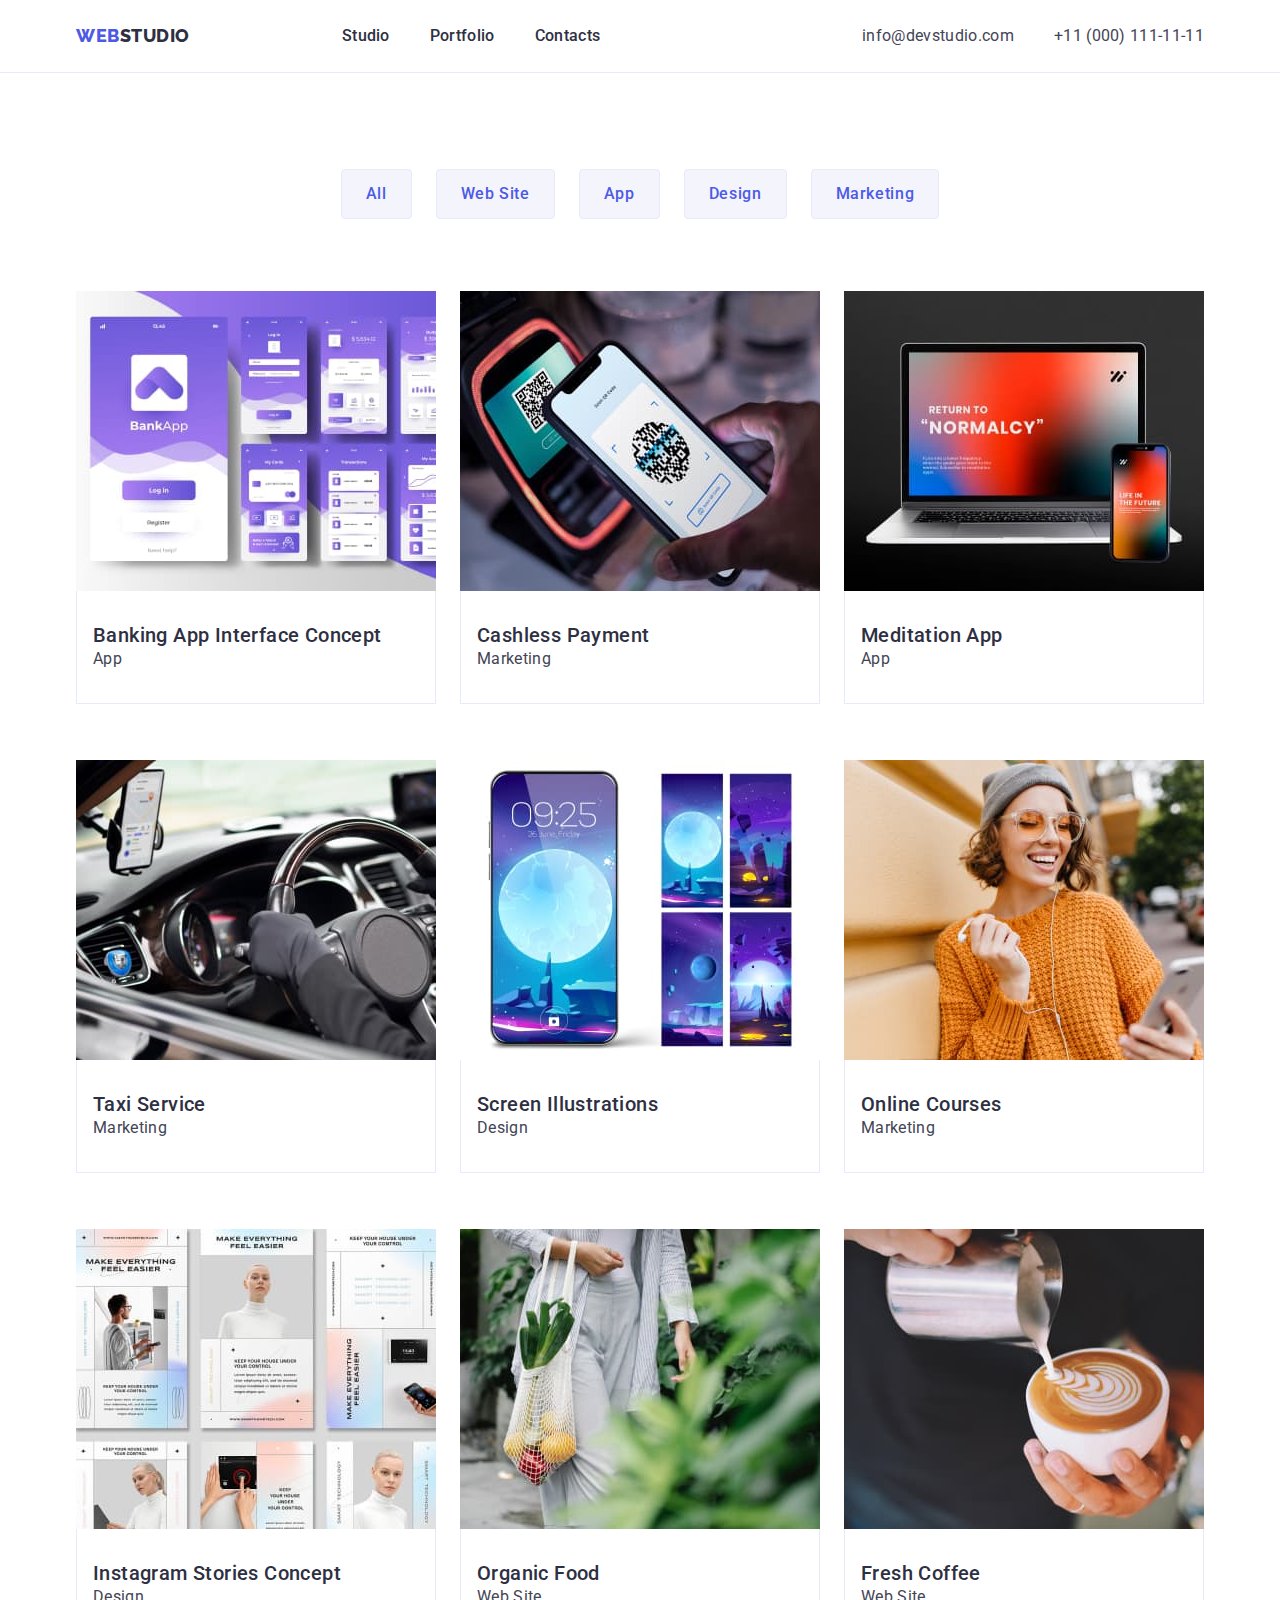
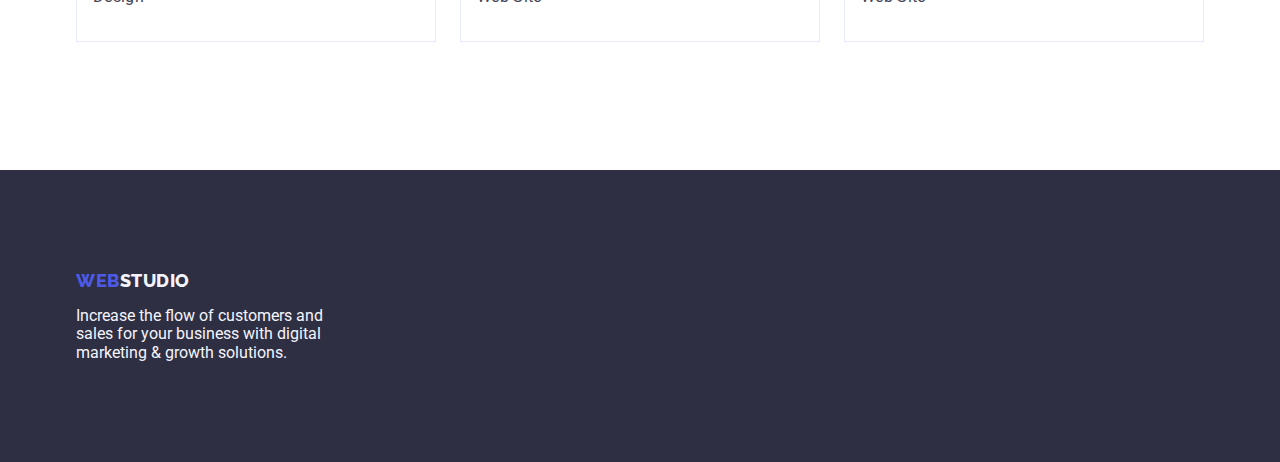
==== portfolio.html @ d29fcdd1 "Initial commit" ====
<!DOCTYPE html>
<html lang="en">
  <head>
    <meta charset="UTF-8" />
    <meta http-equiv="X-UA-Compatible" content="IE=edge" />
    <meta name="viewport" content="width=device-width, initial-scale=1.0" />
    <title>Portfolio</title>
    <link rel="preconnect" href="https://fonts.googleapis.com" />
    <link rel="preconnect" href="https://fonts.gstatic.com" crossorigin />
    <link
      href="https://fonts.googleapis.com/css2?family=Raleway:wght@800&family=Roboto:wght@400;500;700&display=swap"
      rel="stylesheet"
    />
    <link
      rel="stylesheet"
      href="https://cdnjs.cloudflare.com/ajax/libs/modern-normalize/1.1.0/modern-normalize.min.css"
    />
    <link rel="stylesheet" href="css/styles.css" />
  </head>
  <body>
    <!-- header section -->
    <header class="page-header">
      <div class="container page-header-container">
        <nav class="page-navigation">
          <a class="logo link" href="./index.html"
            >Web<span class="logo_t">Studio</span></a
          >
          <ul class="menu list">
            <li>
              <a class="list_part link" href="./index.html">Studio</a>
            </li>
            <li>
              <a class="list_part link" href="./portfolio.html">Portfolio</a>
            </li>
            <li>
              <a class="list_part link" href="">Contacts</a>
            </li>
          </ul>
        </nav>
        <address class="address">
          <ul class="menu list">
            <li class="list">
              <a class="menu-link link" href="mailto:info@devstudio.com"
                >info@devstudio.com</a
              >
            </li>
            <li class="list">
              <a class="menu-link link" href="tel:+110001111111"
                >+11 (000) 111-11-11</a
              >
            </li>
          </ul>
        </address>
      </div>
    </header>
    <main>
      <!-- Filter section -->
      <section class="list filter-section">
        <div class="container">
          <h1 hidden>Portfolio</h1>
          <ul class="list filter-item">
            <li><button class="modal-open-btn" type="button">All</button></li>
            <li>
              <button class="modal-open-btn" type="button">Web Site</button>
            </li>
            <li><button class="modal-open-btn" type="button">App</button></li>
            <li>
              <button class="modal-open-btn" type="button">Design</button>
            </li>
            <li>
              <button class="modal-open-btn" type="button">Marketing</button>
            </li>
          </ul>
          <!-- NEXT -->
          <ul class="list picture-list">
            <li class="picture-item">
              <a class="link" href="">
                <img width="360" src="./images/images_1.jpg" alt="Bank App" />
                <div class="picture-link">
                  <h2 class="studio-item">Banking App Interface Concept</h2>
                  <p class="studio-list">App</p>
                </div>
              </a>
            </li>
            <li class="picture-item">
              <a class="link" href=""
                ><img width="360" src="./images/images_2.jpg" alt="Payment" />

                <div class="picture-link">
                  <h2 class="studio-item">Cashless Payment</h2>
                  <p class="studio-list">Marketing</p>
                </div>
              </a>
            </li>
            <li class="picture-item">
              <a class="link" href=""
                ><img
                  width="360"
                  src="./images/images_3.jpg"
                  alt="Meditation App"
                />

                <div class="picture-link">
                  <h2 class="studio-item">Meditation App</h2>
                  <p class="studio-list">App</p>
                </div>
              </a>
            </li>

            <li class="picture-item">
              <a class="link" href=""
                ><img width="360" src="./images/img_1.jpg" alt="Taxi" />

                <div class="picture-link">
                  <h2 class="studio-item">Taxi Service</h2>
                  <p class="studio-list">Marketing</p>
                </div>
              </a>
            </li>
            <li class="picture-item">
              <a class="link" href=""
                ><img width="360" src="./images/img_2.jpg" alt="Screen" />

                <div class="picture-link">
                  <h2 class="studio-item">Screen Illustrations</h2>
                  <p class="studio-list">Design</p>
                </div>
              </a>
            </li>
            <li class="picture-item">
              <a class="link" href=""
                ><img width="360" src="./images/img_3.jpg" alt="Courses" />

                <div class="picture-link">
                  <h2 class="studio-item">Online Courses</h2>
                  <p class="studio-list">Marketing</p>
                </div>
              </a>
            </li>

            <li class="picture-item">
              <a class="link" href=""
                ><img
                  width="360"
                  src="./images/imag_1.jpg"
                  alt="Inst stories"
                />

                <div class="picture-link">
                  <h2 class="studio-item">Instagram Stories Concept</h2>
                  <p class="studio-list">Design</p>
                </div>
              </a>
            </li>
            <li class="picture-item">
              <a class="link" href=""
                ><img width="360" src="./images/imag_2.jpg" alt="Food" />

                <div class="picture-link">
                  <h2 class="studio-item">Organic Food</h2>
                  <p class="studio-list">Web Site</p>
                </div>
              </a>
            </li>
            <li class="picture-item">
              <a class="link" href=""
                ><img width="360" src="./images/imag_3.jpg" alt="Coffee" />
                <div class="picture-link">
                  <h2 class="studio-item">Fresh Coffee</h2>
                  <p class="studio-list">Web Site</p>
                </div>
              </a>
            </li>
          </ul>
        </div>
      </section>
    </main>
    <!-- footer -->
    <footer class="footer">
      <div class="container">
        <a class="logo footer-logo link" href="./index.html"
          >Web<span class="logo_t logo_b">Studio</span></a
        >
        <p class="footer-item">
          Increase the flow of customers and sales for your business with
          digital marketing & growth solutions.
        </p>
      </div>
    </footer>
  </body>
</html>
---- css/styles.css ----
:root {
  --secondaty-font-family: "Raleway", sans-serif;
  --main-font-family: "Roboto", sans-serif;
  --color-btn: #4d5ae5;
  --background-btn: #f4f4fd;
  --paragraph-color: #434455;
  --border-color: #e7e9fc;
}

/* Header */
.page-header {
  border-bottom: 1px solid #e7e9fc;
  padding: 24px 0;
}
.page-header-container {
  display: flex;
  
}
.page-navigation {
  display: flex;
  align-items: center;
  column-gap: 76px;
}
.menu {
  display: flex;
  gap: 40px;
}
.list_part:hover,
.list_part:focus {
  color: #404bbf;
}
.address {
  font-style: normal;
  margin-left: auto;
}
.menu-link {
  font-family: var(--main-font-family);
  font-weight: 400;
  font-size: 16px;
  line-height: 1.5;
  letter-spacing: 0.02em;
  color: #434455;
}

.menu-link:hover,
.menu-link:focus {
  color: #404bbf;
}
/* Main */
.list_part {
  text-decoration: none;
  font-family: var(--main-font-family);
  letter-spacing: 0.02em;
  font-weight: 500;
  font-size: 16px;
  line-height: 1.5;
  letter-spacing: 0.02em;
  color: #2e2f42;
  padding: 24px 0;
}

.index-open-btn {
  padding: 16px, 32px;
  background-color: #4d5ae5;
  font-family: var(--main-font-family);
  font-weight: 500;
  font-size: 16px;
  line-height: 1.5;
  letter-spacing: 0.04em;
  color: #ffffff;
  min-width: 105px;
  display: block;
  min-width: 169px;
  height: 56px;
  border: none;
  border-radius: 4px;
  margin: 0 auto;
}

.index-open-btn:hover,
.index-open-btn:focus {
  background-color: #404bbf;
  cursor: pointer;
}

.title {
  background-color: #2e2f42;
  padding: 188px 0;
}
.title-head {
  font-size: 56px;
  line-height: 1.07;
  letter-spacing: 0.02em;
  color: #ffffff;
  margin: 0 auto;
  width: 496px;
  margin-bottom: 64px;
}

.main_studio {
  padding: 120px 0;
  display: flex;
}
.studio_ul {
  display: flex;
  align-items: center;
  gap: 24px;
}
.studio_li {
  width: calc((100% - 72px) / 4);
}

.studio-container {
  display: flex;
  align-items: center;
  margin-left: auto;
  margin-right: auto;
}

.main_doing {
  display: flex;
  align-items: center;
  padding-bottom: 120px;
}

.doing {
  font-size: 36px;
  line-height: 1.11;
  text-align: center;
  letter-spacing: 0.02em;
  text-transform: capitalize;
  color: #2e2f42;
  margin-bottom: 72px;
}
.doing_list {
  display: flex;
  gap: 24px;
}
.doing_item {
  width: calc((100% - 48px) / 3);
}

.team_section {
  background-color: #f4f4fd;
  display: flex;
  padding: 120px 0;
}
.contact_section {
  align-items: center;
}
.contact_list {
  display: flex;
  gap: 24px;
}
.team_item {
  font-size: 36px;
  text-align: center;
  letter-spacing: 0.02em;
  text-transform: capitalize;
  line-height: 1.11;
  color: #2e2f42;
  margin-bottom: 72px;
}
.studio-text-wrap {
  padding: 32px 16px;
}
.team_text {
  width: calc((100% - 72px) / 4);
  border-radius: 0px 0px 4px 4px;
}
.team_list {
  background-color: #ffffff;
}
/* General */
.logo {
  color: #4d5ae5;
  font-family: var(--secondaty-font-family);
  font-weight: 800;
  font-size: 18px;
  line-height: 1.17;
  letter-spacing: 0.03em;
  text-decoration: none;
  text-transform: uppercase;
  margin-right: 76px;
}
.logo_t {
  font-family: var(--secondaty-font-family);
  font-weight: 800;
  font-size: 18px;
  line-height: 1.17;
  letter-spacing: 0.03em;
  color: #2e2f42;
}
.logo_b {
  color: #f4f4fd;
}
.margin {
  margin-bottom: 120px;
}
.container {
  width: 1158px;
  margin: 0 auto;
  padding: 0 15px;
}
.gap {
  gap: 24px;
}
button {
  cursor: pointer;
}
h1,
h2,
h3,
h4,
p {
  margin-top: 0;
  margin-bottom: 0;
}
ul,
ol {
  margin-top: 0;
  margin-bottom: 0;
  padding-left: 0;
}
img {
  display: block;
}
.link {
  text-decoration: none;
}
.list {
  list-style: none;
}
body {
  font-family: var(--main-font-family);
  color: #434455;
  background-color: #ffffff;
}
/* Fooder */
.footer {
  background-color: #2e2f42;
  padding: 100px 0;
}
.footer-item {
  color: #f4f4fd;
  max-width: 264px;
  font-family: var(--main-font-family);
  font-weight: 400;
}
.footer-logo {
  display: inline-block;
  margin-bottom: 16px;
}
/* Main Portfolio */
.filter-section {
  padding: 96px 0 120px;
}
.filter-item {
  display: flex;
  justify-content: center;
  gap: 24px;
  margin-bottom: 72px;
}
.modal-open-btn:focus,
.modal-open-btn:hover {
  background: #404bbf;
  border: 1px solid transparent;
  cursor: pointer;
  color: #ffffff;
}
.modal-open-btn {
  cursor: pointer;
  color: var(--color-btn);
  background-color: var(--background-btn);
  font-family: var(--main-font-family);
  font-weight: 500;
  font-size: 16px;
  line-height: 1.5;
  letter-spacing: 0.04em;
  padding: 12px 24px;
  border: 1px solid var(--border-color);
  border-radius: 4px;
}
.picture-list {
  display: flex;
  flex-wrap: wrap;
  column-gap: 24px;
  row-gap: 48px;
}
.picture-item {
  width: calc((100% - 48px) / 3);
}
.picture-link {
  padding: 32px 16px;
  border: 1px solid #e7e9fc;
  border-top: none;
  margin-bottom: 8px;
}
.studio-item {
  font-weight: 500;
  font-size: 20px;
  line-height: 1.2;
  letter-spacing: 0.02em;
  color: #2e2f42;
 
}
.studio-list {
  font-size: 16px;
  line-height: 1.5;
  letter-spacing: 0.02em;
  color: var(--paragraph-color);
}
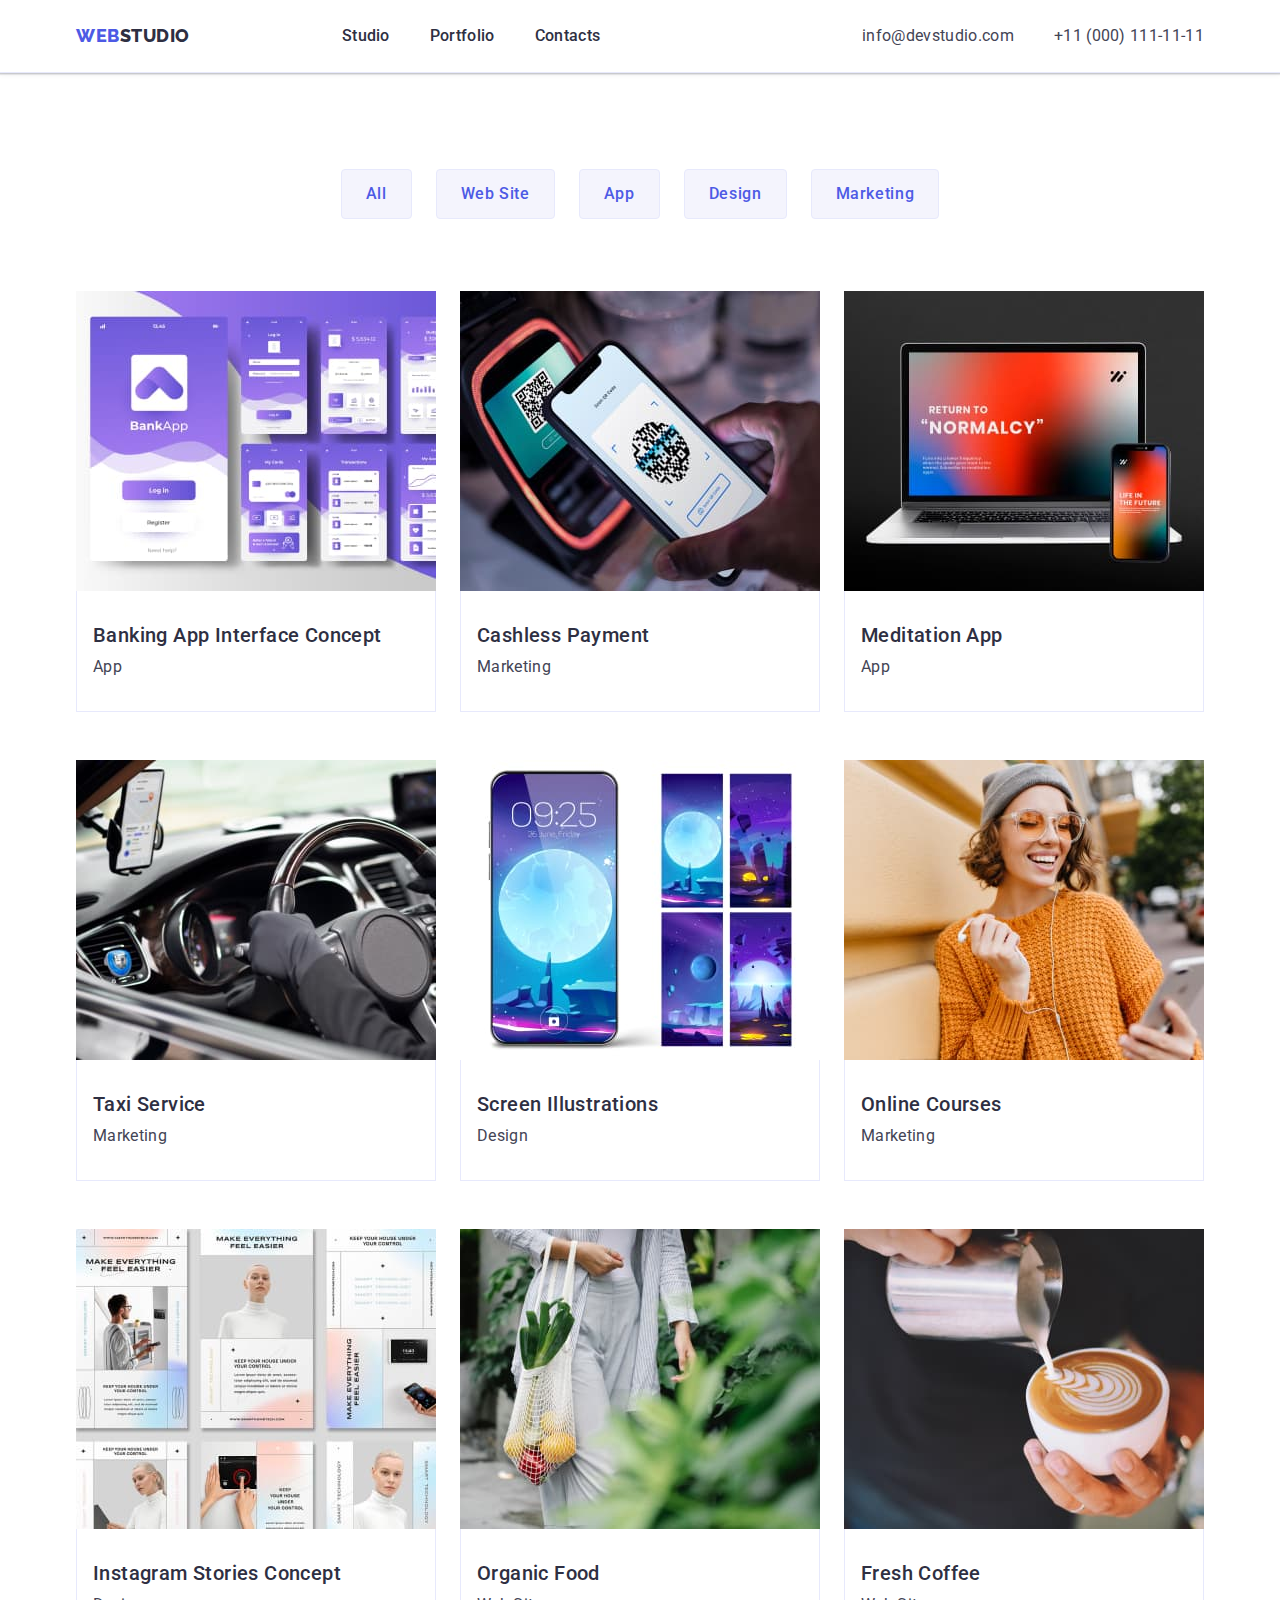
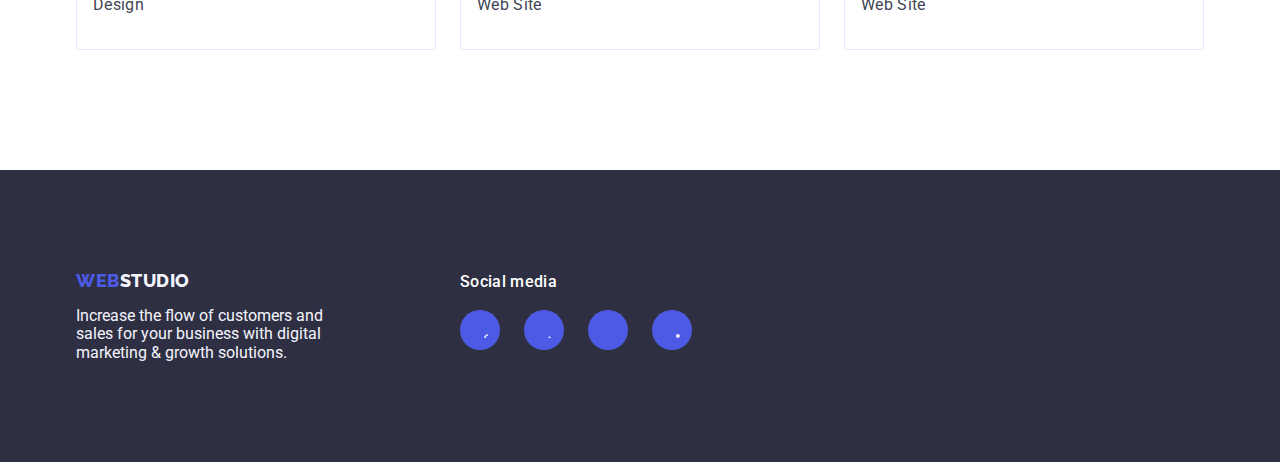
==== commit b034dae0: "update 2" ====
--- a/portfolio.html
+++ b/portfolio.html
@@ -18,7 +18,7 @@
     <link rel="stylesheet" href="css/styles.css" />
   </head>
   <body>
-    <!-- header section -->
+    <!-- ========================= HEADER SECTION ========================= -->
     <header class="page-header">
       <div class="container page-header-container">
         <nav class="page-navigation">
@@ -53,8 +53,9 @@
         </address>
       </div>
     </header>
+      <!-- ========================= MAIN =========================  -->
     <main>
-      <!-- Filter section -->
+      <!-- ========================= FILTER SECTION ========================= -->
       <section class="list filter-section">
         <div class="container">
           <h1 hidden>Portfolio</h1>
@@ -71,10 +72,10 @@
               <button class="modal-open-btn" type="button">Marketing</button>
             </li>
           </ul>
-          <!-- NEXT -->
+          <!--  ========================= PICTURES SECTION ========================= -->
           <ul class="list picture-list">
             <li class="picture-item">
-              <a class="link" href="">
+              <a class="picture-a link" href="">
                 <img width="360" src="./images/images_1.jpg" alt="Bank App" />
                 <div class="picture-link">
                   <h2 class="studio-item">Banking App Interface Concept</h2>
@@ -83,7 +84,7 @@
               </a>
             </li>
             <li class="picture-item">
-              <a class="link" href=""
+              <a class="picture-a link" href=""
                 ><img width="360" src="./images/images_2.jpg" alt="Payment" />
 
                 <div class="picture-link">
@@ -93,7 +94,7 @@
               </a>
             </li>
             <li class="picture-item">
-              <a class="link" href=""
+              <a class="picture-a link" href=""
                 ><img
                   width="360"
                   src="./images/images_3.jpg"
@@ -108,7 +109,7 @@
             </li>
 
             <li class="picture-item">
-              <a class="link" href=""
+              <a class="picture-a link" href=""
                 ><img width="360" src="./images/img_1.jpg" alt="Taxi" />
 
                 <div class="picture-link">
@@ -118,7 +119,7 @@
               </a>
             </li>
             <li class="picture-item">
-              <a class="link" href=""
+              <a class="picture-a link" href=""
                 ><img width="360" src="./images/img_2.jpg" alt="Screen" />
 
                 <div class="picture-link">
@@ -128,7 +129,7 @@
               </a>
             </li>
             <li class="picture-item">
-              <a class="link" href=""
+              <a class="picture-a link" href=""
                 ><img width="360" src="./images/img_3.jpg" alt="Courses" />
 
                 <div class="picture-link">
@@ -139,7 +140,7 @@
             </li>
 
             <li class="picture-item">
-              <a class="link" href=""
+              <a class="picture-a link" href=""
                 ><img
                   width="360"
                   src="./images/imag_1.jpg"
@@ -153,7 +154,7 @@
               </a>
             </li>
             <li class="picture-item">
-              <a class="link" href=""
+              <a class="picture-a link" href=""
                 ><img width="360" src="./images/imag_2.jpg" alt="Food" />
 
                 <div class="picture-link">
@@ -163,7 +164,7 @@
               </a>
             </li>
             <li class="picture-item">
-              <a class="link" href=""
+              <a class="picture-a link" href=""
                 ><img width="360" src="./images/imag_3.jpg" alt="Coffee" />
                 <div class="picture-link">
                   <h2 class="studio-item">Fresh Coffee</h2>
@@ -175,16 +176,52 @@
         </div>
       </section>
     </main>
-    <!-- footer -->
+    <!-- ========================= FOOTER ========================= -->
     <footer class="footer">
-      <div class="container">
-        <a class="logo footer-logo link" href="./index.html"
-          >Web<span class="logo_t logo_b">Studio</span></a
-        >
-        <p class="footer-item">
-          Increase the flow of customers and sales for your business with
-          digital marketing & growth solutions.
-        </p>
+      <div class="footer-head container">
+        <div class="footer-box">
+          <a class="logo footer-logo link" href="./index.html">
+            Web<span class="logo_t logo_b">Studio</span>
+          </a>
+          <p class="footer-item">
+            Increase the flow of customers and sales for your business with
+            digital marketing & growth solutions.
+          </p>
+        </div>
+        
+        <div class="footer-second-box">
+          <p class="footer-text">Social media</p>
+          <ul class="contacts-svgs list">
+            <li class="contacts-svgs-item">
+              <a href="" class="contacts-svgs-link">
+                <svg class="contacts-svgs-list" aria-label="іконка інстаграм" width="16" height="16">
+                  <use href="./images/icons.svg.svg#icon-instagram"></use>
+                </svg>
+              </a>
+            </li>
+            <li class="contacts-svgs-item">
+              <a href="" class="contacts-svgs-link">
+                <svg class="contacts-svgs-list" aria-label="іконка твітер" width="16" height="16">
+                  <use href="./images/icons.svg.svg#icon-twiter"></use>
+                </svg>
+              </a>
+            </li>
+            <li class="contacts-svgs-item">
+              <a href="" class="contacts-svgs-link">
+                <svg class="contacts-svgs-list" aria-label="іконка фейсбук" width="16" height="16">
+                  <use href="./images/icons.svg.svg#icon-facebook"></use>
+                </svg>
+              </a>
+            </li>
+            <li class="contacts-svgs-item">
+              <a href="" class="contacts-svgs-link">
+                <svg class="contacts-svgs-list" aria-label="іконка ін" width="16" height="16">
+                  <use href="./images/icons.svg.svg#icon-in"></use>
+                </svg>
+              </a>
+            </li>
+          </ul>
+        </div>
       </div>
     </footer>
   </body>
--- a/css/styles.css
+++ b/css/styles.css
@@ -7,10 +7,11 @@
   --border-color: #e7e9fc;
 }
 
-/* Header */
+/* ========================= HEADER ========================= */
 .page-header {
   border-bottom: 1px solid #e7e9fc;
   padding: 24px 0;
+  box-shadow:0px 2px 1px rgba(46, 47, 66, 0.08), 0px 1px 1px rgba(46, 47, 66, 0.16), 0px 1px 6px rgba(46, 47, 66, 0.08);
 }
 .page-header-container {
   display: flex;
@@ -46,7 +47,7 @@
 .menu-link:focus {
   color: #404bbf;
 }
-/* Main */
+/* ========================= MAIN ========================= */
 .list_part {
   text-decoration: none;
   font-family: var(--main-font-family);
@@ -59,6 +60,26 @@
   padding: 24px 0;
 }
 
+
+/* ======================== TITLE SECTION ========================  */
+.title {
+  background-color: #2e2f42;
+  padding: 188px 0;
+  background-image: linear-gradient(rgba(46, 47, 66, 0.7), rgba(46, 47, 66, 0.7)), url("../images/people_office_1.jpg");
+  background-size: cover;
+  max-width: auto;
+  background-repeat: no-repeat;
+  background-position: center;
+}
+.title-head {
+  font-size: 56px;
+  line-height: 1.07;
+  letter-spacing: 0.02em;
+  color: #ffffff;
+  margin: 0 auto;
+  max-width: 496px;
+  margin-bottom: 64px;
+}
 .index-open-btn {
   padding: 16px, 32px;
   background-color: #4d5ae5;
@@ -82,21 +103,7 @@
   background-color: #404bbf;
   cursor: pointer;
 }
-
-.title {
-  background-color: #2e2f42;
-  padding: 188px 0;
-}
-.title-head {
-  font-size: 56px;
-  line-height: 1.07;
-  letter-spacing: 0.02em;
-  color: #ffffff;
-  margin: 0 auto;
-  width: 496px;
-  margin-bottom: 64px;
-}
-
+/* ======================= STUDION SECTION =======================  */
 .main_studio {
   padding: 120px 0;
   display: flex;
@@ -109,14 +116,30 @@
 .studio_li {
   width: calc((100% - 72px) / 4);
 }
-
-.studio-container {
-  display: flex;
-  align-items: center;
-  margin-left: auto;
-  margin-right: auto;
-}
-
+.studio-svgs {
+  justify-content: center;
+  display: flex;
+  align-items: center;
+  height: 112px;
+  background-color: #f4f4fd;
+  border-radius: 4px;
+  margin-bottom: 8px;
+}
+.studio-item {
+  font-weight: 500;
+  font-size: 20px;
+  line-height: 1.2;
+  letter-spacing: 0.02em;
+  color: #2e2f42;
+  margin-bottom: 8px;
+}
+.studio-list {
+  font-size: 16px;
+  line-height: 1.5;
+  letter-spacing: 0.02em;
+  color: var(--paragraph-color); 
+}
+/* ======================== DOING SECTION ======================== */
 .main_doing {
   display: flex;
   align-items: center;
@@ -139,18 +162,11 @@
 .doing_item {
   width: calc((100% - 48px) / 3);
 }
-
+/* ======================= CONTACTS SECTION ======================= */
 .team_section {
   background-color: #f4f4fd;
   display: flex;
   padding: 120px 0;
-}
-.contact_section {
-  align-items: center;
-}
-.contact_list {
-  display: flex;
-  gap: 24px;
 }
 .team_item {
   font-size: 36px;
@@ -160,18 +176,101 @@
   line-height: 1.11;
   color: #2e2f42;
   margin-bottom: 72px;
-}
-.studio-text-wrap {
-  padding: 32px 16px;
+} 
+.contact_list {
+  display: flex;
+  gap: 24px;
 }
 .team_text {
   width: calc((100% - 72px) / 4);
   border-radius: 0px 0px 4px 4px;
-}
-.team_list {
-  background-color: #ffffff;
-}
-/* General */
+  box-shadow: 0px 1px 6px rgba(46, 47, 66, 0.08), 0px 1px 1px rgba(46, 47, 66, 0.16), 0px 2px 1px rgba(46, 47, 66, 0.08);
+}
+.studio-text-wrap {
+  padding: 32px 0;
+}
+.contacts-item {
+  font-weight: 500;
+  font-size: 20px;
+  text-align: center;
+  line-height: 1.2;
+  letter-spacing: 0.02em;
+  color: #2e2f42;
+  margin-bottom: 8px;
+}
+.contacts-list-item {
+  font-size: 16px;
+  line-height: 1.5;
+  letter-spacing: 0.02em;
+  color: var(--paragraph-color); 
+  text-align: center;
+}
+.contacts-svgs {
+  display: flex;
+  gap: 24px;
+  justify-content: center;
+}
+.contacts-svgs-item {
+  width: 40px;
+  height: 40px;
+}
+.contacts-svgs-link {
+  width: 100%;
+  height: 100%;
+  background-color:#4d5ae5;
+  border-radius:50%;
+  display: flex;
+  align-items: center;
+  justify-content: center;
+}
+.contacts-svgs-link:hover,
+.contacts-svgs-link:focus {
+  background-color: #404bbf;
+}
+.contact-svgs-list {
+  fill:#f4f4fd;
+}
+/* ========================= LAST SECTION ========================= */
+.last-section {
+  padding-top: 120px;
+  padding-bottom: 120px;
+}
+.last-head {
+  text-align: center;
+  font-size: 36px;
+  line-height: 1.1;
+  color:#2e2f42;
+  margin-bottom: 72px;
+}
+.last-section-menu {
+  display: flex;
+  gap: 24px;
+}
+.last-section-item {
+  width: calc((100% - 120px) / 6);
+  height: 88px;
+}
+.last-svgs-link {
+  width: 100%;
+  height: 100%;
+  border: 1px solid #8e8f99;
+  border-radius: 4px;
+  display: flex;
+  align-items: center;
+  justify-content: center;
+  color:#8e8f99;
+}
+.last-svgs-list{
+  fill: currentColor;
+}
+
+.last-svgs-link:hover,
+.last-svgs-link:focus {
+  border-color: #404bbf;
+  color: #404bbf;
+}
+
+/* ========================= GENERAL ========================= */
 .logo {
   color: #4d5ae5;
   font-family: var(--secondaty-font-family);
@@ -202,9 +301,7 @@
   margin: 0 auto;
   padding: 0 15px;
 }
-.gap {
-  gap: 24px;
-}
+
 button {
   cursor: pointer;
 }
@@ -236,11 +333,18 @@
   color: #434455;
   background-color: #ffffff;
 }
-/* Fooder */
+/* ========================= FOOTER ========================= */
 .footer {
   background-color: #2e2f42;
   padding: 100px 0;
 }
+.footer-head {
+  display: flex;
+  align-items: baseline;
+}
+.footer-box {
+  margin-right: 120px;
+}
 .footer-item {
   color: #f4f4fd;
   max-width: 264px;
@@ -251,7 +355,16 @@
   display: inline-block;
   margin-bottom: 16px;
 }
-/* Main Portfolio */
+.footer-text {
+  font-weight: 500;
+  font-size: 16px;
+  line-height: 1.5;
+  letter-spacing: 0.02em;
+  color:#FFFFFF;
+  margin-bottom: 16px; 
+}
+/* ======================== MAIN PORTFOLIO ======================== */
+/* ========================= FILTER SECTION ========================= */
 .filter-section {
   padding: 96px 0 120px;
 }
@@ -267,6 +380,8 @@
   border: 1px solid transparent;
   cursor: pointer;
   color: #ffffff;
+  box-shadow:0px 3px 1px rgba(0, 0, 0, 0.1), 0px 2px 1px rgba(0, 0, 0, 0.08), 0px 2px 2px rgba(0, 0, 0, 0.12);
+
 }
 .modal-open-btn {
   cursor: pointer;
@@ -281,6 +396,7 @@
   border: 1px solid var(--border-color);
   border-radius: 4px;
 }
+/* ======================= PICTURES SECTION ======================= */
 .picture-list {
   display: flex;
   flex-wrap: wrap;
@@ -290,23 +406,19 @@
 .picture-item {
   width: calc((100% - 48px) / 3);
 }
+.picture-a {
+  display: block;
+}
+.picture-a:hover,
+.picture-a:focus {
+  box-shadow: 0px 1px 6px rgba(46, 47, 66, 0.08), 0px 1px 1px rgba(46, 47, 66, 0.16), 0px 2px 1px rgba(46, 47, 66, 0.08);
+}
+
+
 .picture-link {
   padding: 32px 16px;
   border: 1px solid #e7e9fc;
   border-top: none;
-  margin-bottom: 8px;
-}
-.studio-item {
-  font-weight: 500;
-  font-size: 20px;
-  line-height: 1.2;
-  letter-spacing: 0.02em;
-  color: #2e2f42;
  
 }
-.studio-list {
-  font-size: 16px;
-  line-height: 1.5;
-  letter-spacing: 0.02em;
-  color: var(--paragraph-color);
-}+
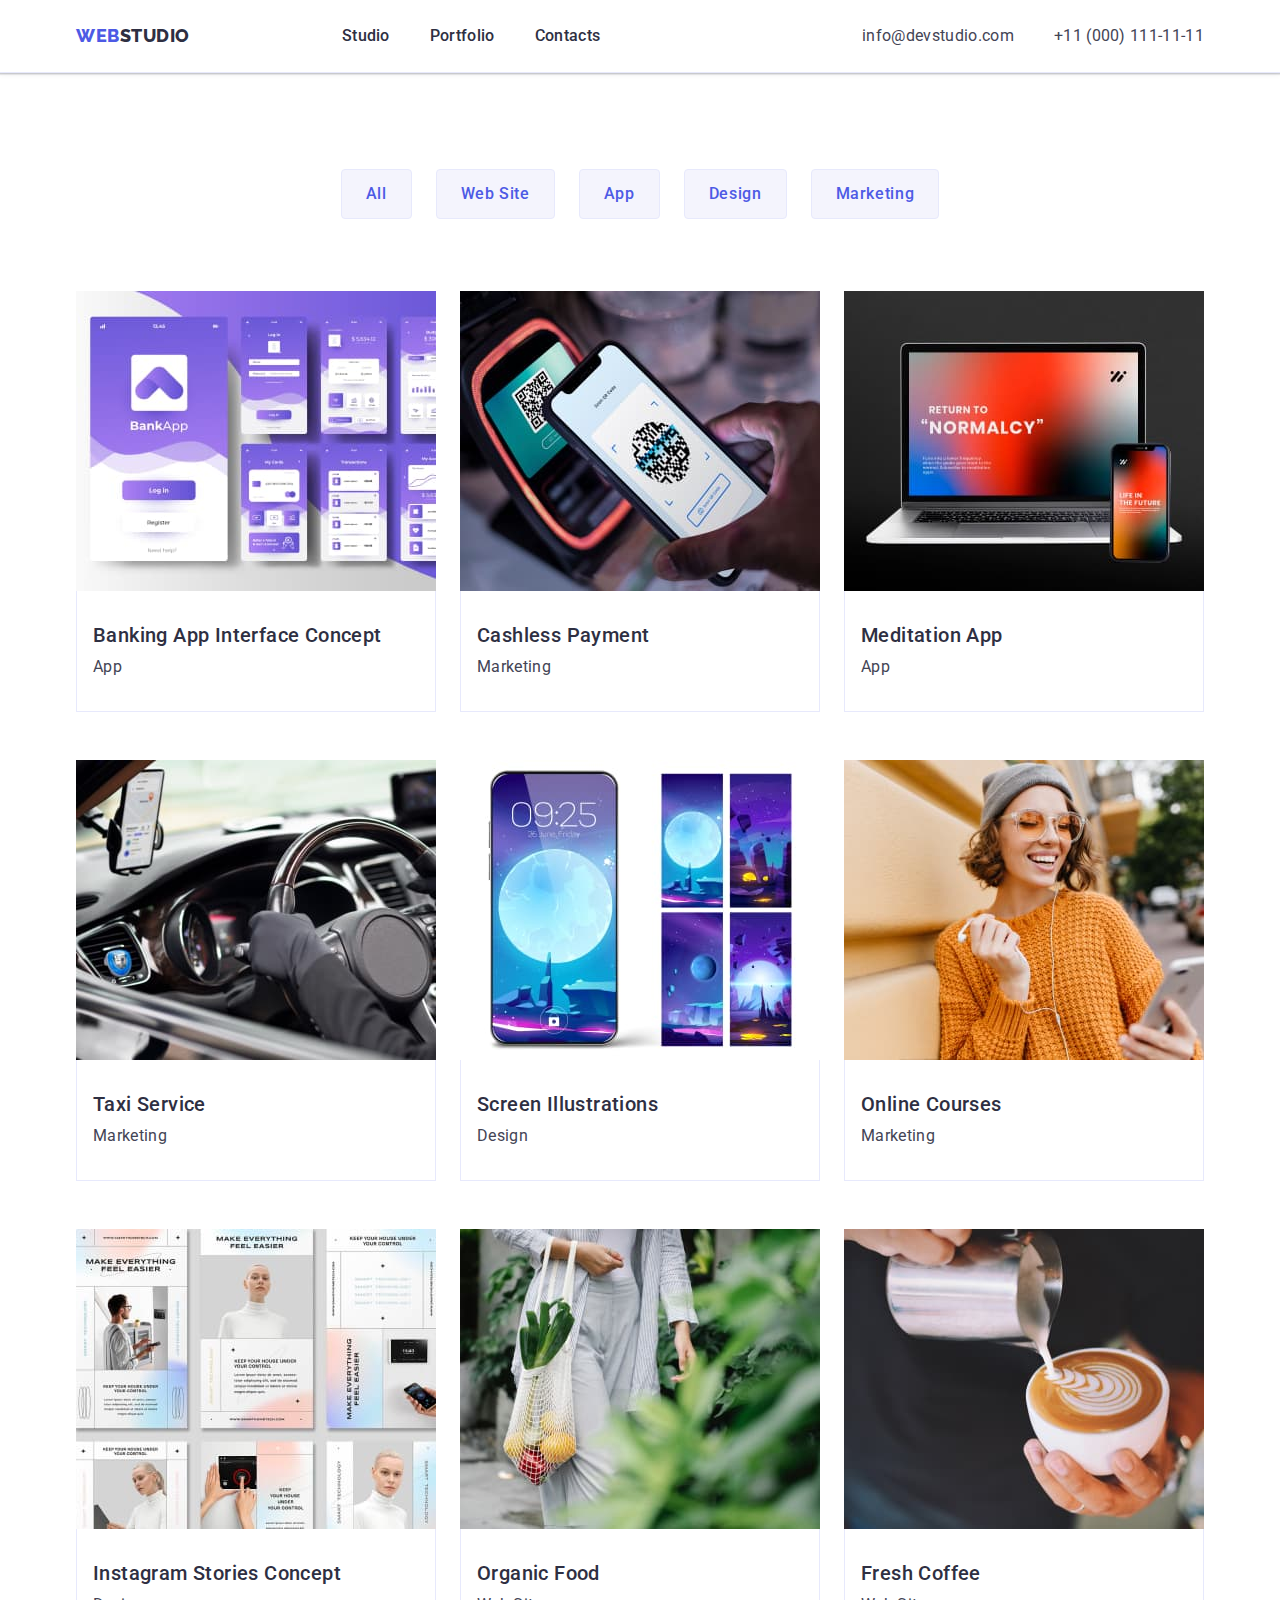
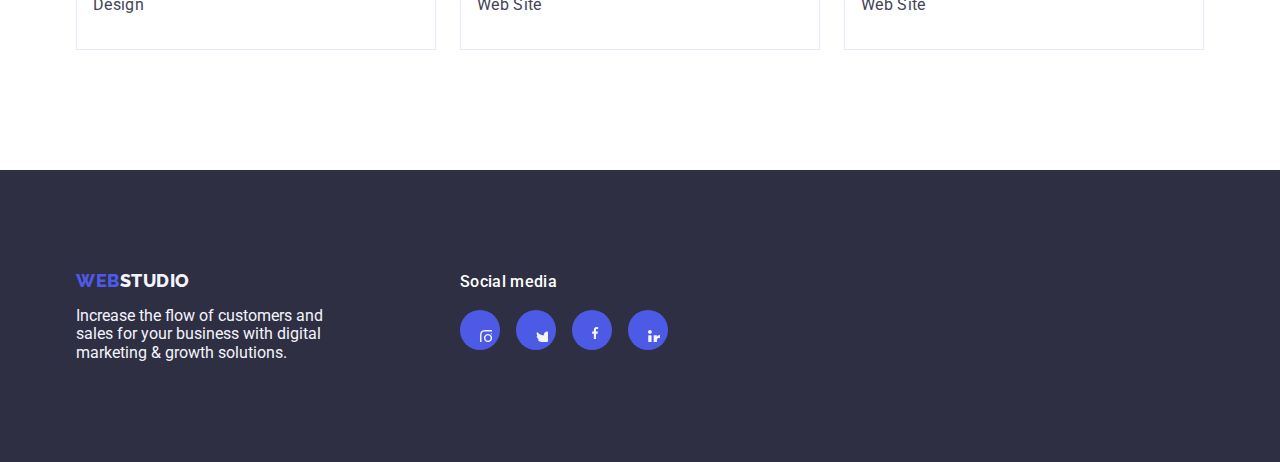
==== commit 535d9a85: "up-2" ====
--- a/portfolio.html
+++ b/portfolio.html
@@ -191,32 +191,32 @@
         
         <div class="footer-second-box">
           <p class="footer-text">Social media</p>
-          <ul class="contacts-svgs list">
-            <li class="contacts-svgs-item">
-              <a href="" class="contacts-svgs-link">
-                <svg class="contacts-svgs-list" aria-label="іконка інстаграм" width="16" height="16">
-                  <use href="./images/icons.svg.svg#icon-instagram"></use>
-                </svg>
-              </a>
-            </li>
-            <li class="contacts-svgs-item">
-              <a href="" class="contacts-svgs-link">
-                <svg class="contacts-svgs-list" aria-label="іконка твітер" width="16" height="16">
-                  <use href="./images/icons.svg.svg#icon-twiter"></use>
-                </svg>
-              </a>
-            </li>
-            <li class="contacts-svgs-item">
-              <a href="" class="contacts-svgs-link">
-                <svg class="contacts-svgs-list" aria-label="іконка фейсбук" width="16" height="16">
-                  <use href="./images/icons.svg.svg#icon-facebook"></use>
-                </svg>
-              </a>
-            </li>
-            <li class="contacts-svgs-item">
-              <a href="" class="contacts-svgs-link">
-                <svg class="contacts-svgs-list" aria-label="іконка ін" width="16" height="16">
-                  <use href="./images/icons.svg.svg#icon-in"></use>
+          <ul class="footer-svgs list">
+            <li class="footer-svgs-item">
+              <a href="" class="footer-svgs-link">
+                <svg class="footer-svgs-list" aria-label="іконка інстаграм" width="24" height="24">
+                  <use href="./images/icons.svg#icon-instagram"></use>
+                </svg>
+              </a>
+            </li>
+            <li class="footer-svgs-item">
+              <a href="" class="footer-svgs-link">
+                <svg class="contacts-svgs-list" aria-label="іконка твітер" width="24" height="24">
+                  <use href="./images/icons.svg#icon-twiter"></use>
+                </svg>
+              </a>
+            </li>
+            <li class="footer-svgs-item">
+              <a href="" class="footer-svgs-link">
+                <svg class="contacts-svgs-list" aria-label="іконка фейсбук" width="24" height="24">
+                  <use href="./images/icons.svg#icon-facebook"></use>
+                </svg>
+              </a>
+            </li>
+            <li class="footer-svgs-item">
+              <a href="" class="footer-svgs-link">
+                <svg class="contacts-svgs-list" aria-label="іконка ін" width="24" height="24">
+                  <use href="./images/icons.svg#icon-in"></use>
                 </svg>
               </a>
             </li>
--- a/css/styles.css
+++ b/css/styles.css
@@ -67,7 +67,7 @@
   padding: 188px 0;
   background-image: linear-gradient(rgba(46, 47, 66, 0.7), rgba(46, 47, 66, 0.7)), url("../images/people_office_1.jpg");
   background-size: cover;
-  max-width: auto;
+  max-width: 1440px;
   background-repeat: no-repeat;
   background-position: center;
 }
@@ -227,7 +227,7 @@
 .contacts-svgs-link:focus {
   background-color: #404bbf;
 }
-.contact-svgs-list {
+.contacts-svgs-list {
   fill:#f4f4fd;
 }
 /* ========================= LAST SECTION ========================= */
@@ -363,6 +363,31 @@
   color:#FFFFFF;
   margin-bottom: 16px; 
 }
+.footer-svgs {
+  display: flex;
+  gap: 16px;
+  justify-content: center;
+}
+.footer-svgs-item {
+  width: 40px;
+  height: 40px;
+}
+.footer-svgs-link {
+  width: 100%;
+  height: 100%;
+  background-color:#4d5ae5;
+  border-radius:50%;
+  display: flex;
+  align-items: center;
+  justify-content: center;
+}
+.footer-svgs-link:hover,
+.footer-svgs-link:focus {
+  background-color: #31d0aa;
+}
+.footer-svgs-list {
+  fill:#f4f4fd;
+}
 /* ======================== MAIN PORTFOLIO ======================== */
 /* ========================= FILTER SECTION ========================= */
 .filter-section {
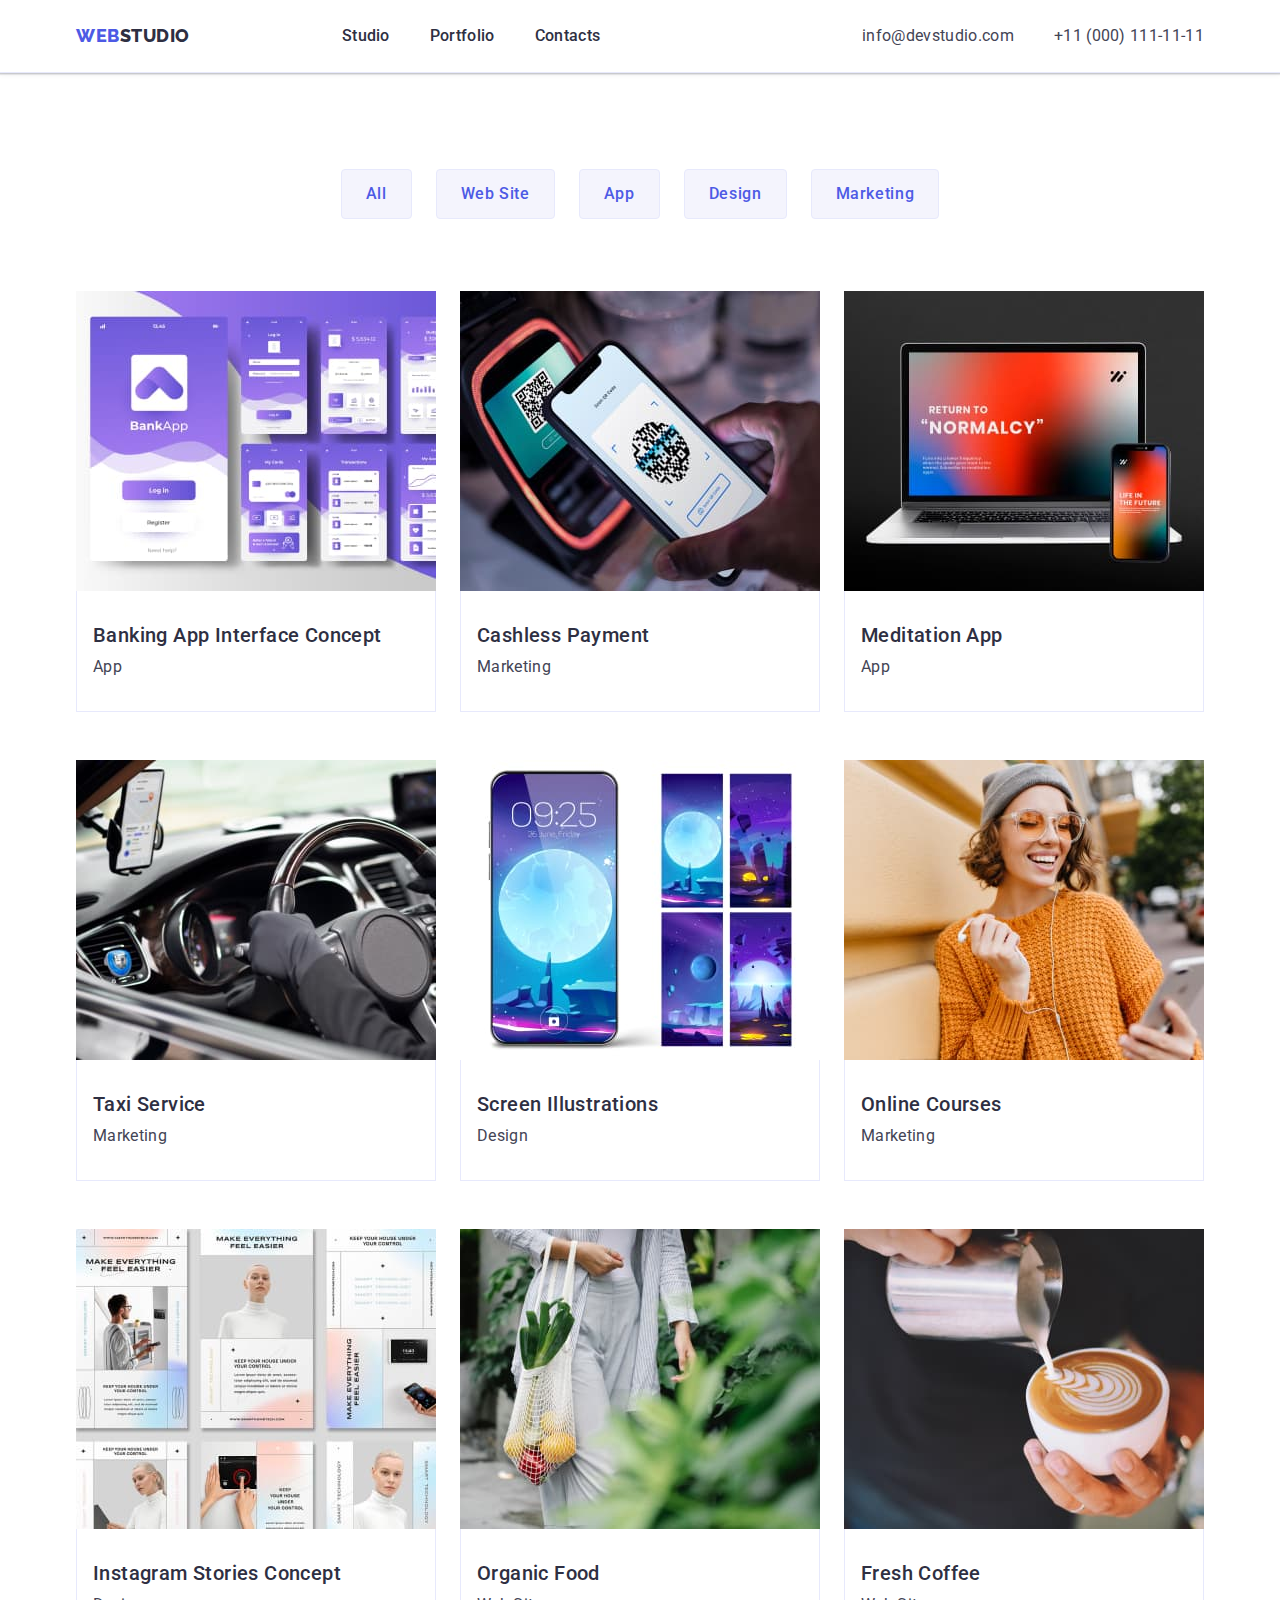
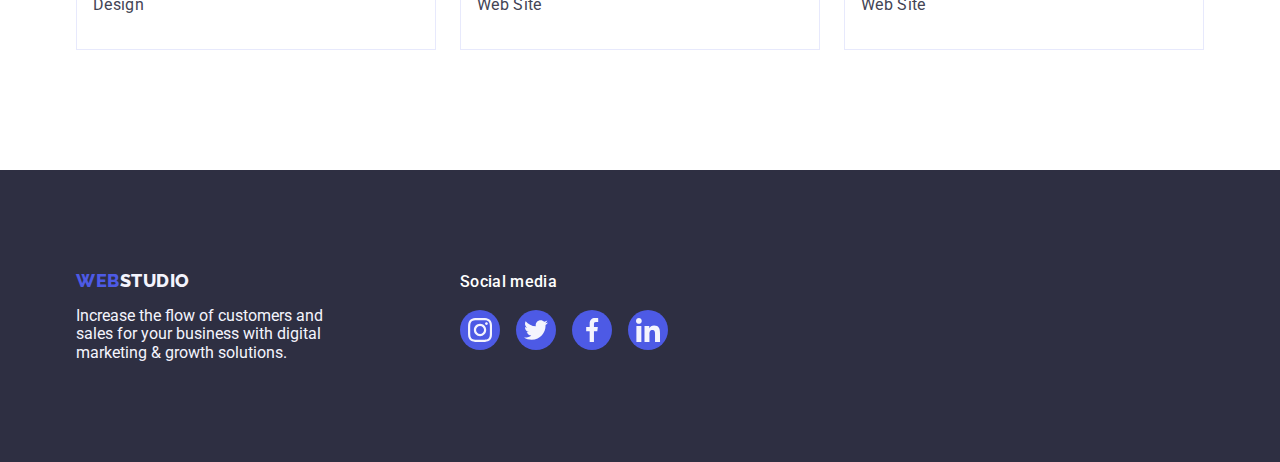
==== commit 69dcafc5: "GG" ====
--- a/portfolio.html
+++ b/portfolio.html
@@ -195,28 +195,28 @@
             <li class="footer-svgs-item">
               <a href="" class="footer-svgs-link">
                 <svg class="footer-svgs-list" aria-label="іконка інстаграм" width="24" height="24">
-                  <use href="./images/icons.svg#icon-instagram"></use>
-                </svg>
-              </a>
-            </li>
-            <li class="footer-svgs-item">
-              <a href="" class="footer-svgs-link">
-                <svg class="contacts-svgs-list" aria-label="іконка твітер" width="24" height="24">
-                  <use href="./images/icons.svg#icon-twiter"></use>
-                </svg>
-              </a>
-            </li>
-            <li class="footer-svgs-item">
-              <a href="" class="footer-svgs-link">
-                <svg class="contacts-svgs-list" aria-label="іконка фейсбук" width="24" height="24">
-                  <use href="./images/icons.svg#icon-facebook"></use>
-                </svg>
-              </a>
-            </li>
-            <li class="footer-svgs-item">
-              <a href="" class="footer-svgs-link">
-                <svg class="contacts-svgs-list" aria-label="іконка ін" width="24" height="24">
-                  <use href="./images/icons.svg#icon-in"></use>
+                  <use href="./images/icons.svg#icon-instagram-b"></use>
+                </svg>
+              </a>
+            </li>
+            <li class="footer-svgs-item">
+              <a href="" class="footer-svgs-link">
+                <svg class="footer-svgs-list" aria-label="іконка твітер" width="24" height="24">
+                  <use href="./images/icons.svg#icon-twitter-b"></use>
+                </svg>
+              </a>
+            </li>
+            <li class="footer-svgs-item">
+              <a href="" class="footer-svgs-link">
+                <svg class="footer-svgs-list" aria-label="іконка фейсбук" width="24" height="24">
+                  <use href="./images/icons.svg#icon-facebook-b"></use>
+                </svg>
+              </a>
+            </li>
+            <li class="footer-svgs-item">
+              <a href="" class="footer-svgs-link">
+                <svg class="footer-svgs-list" aria-label="іконка ін" width="24" height="24">
+                  <use href="./images/icons.svg#icon-linkedin-b"></use>
                 </svg>
               </a>
             </li>
--- a/css/styles.css
+++ b/css/styles.css
@@ -204,6 +204,7 @@
   letter-spacing: 0.02em;
   color: var(--paragraph-color); 
   text-align: center;
+  margin-bottom: 8px;
 }
 .contacts-svgs {
   display: flex;
